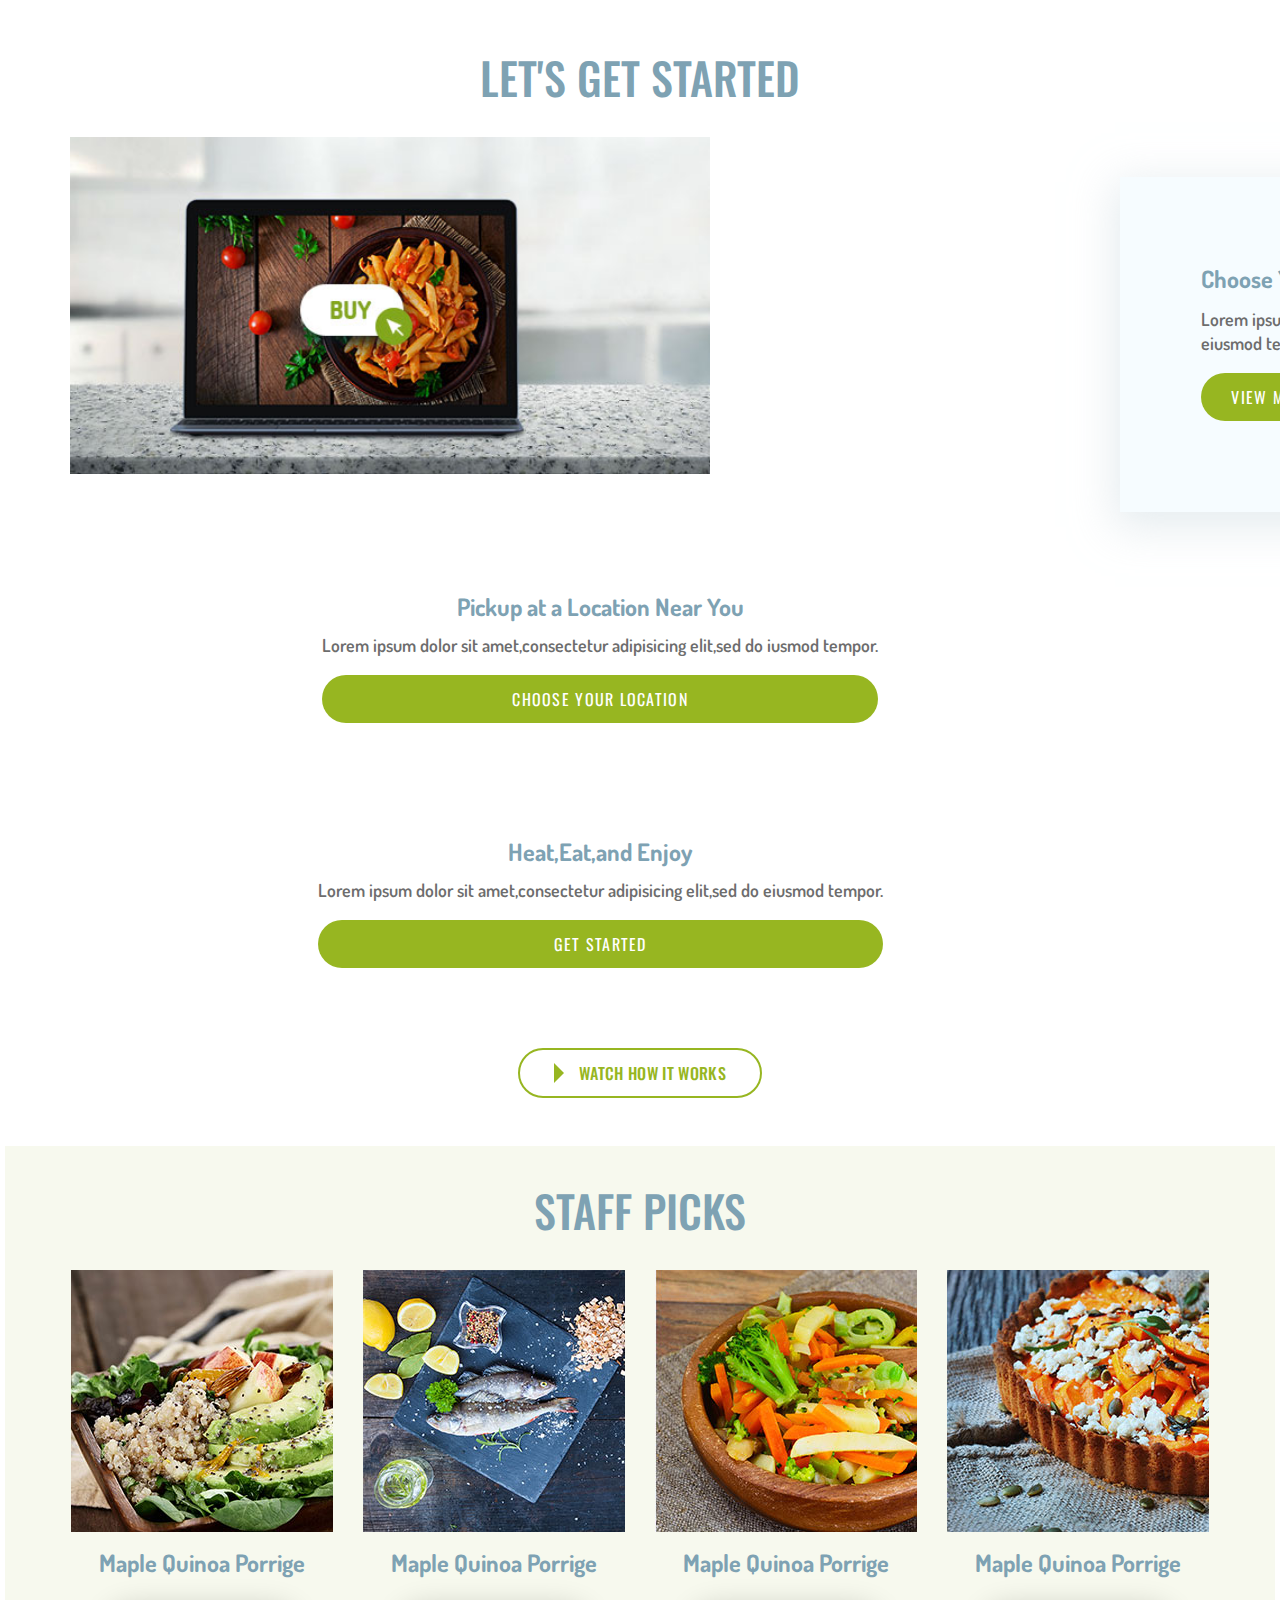
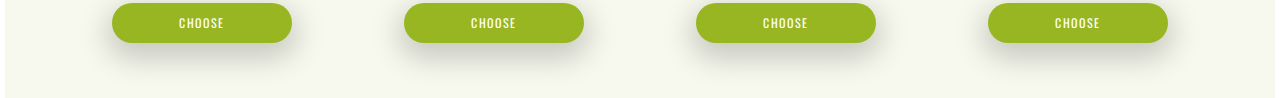
==== Homework3/Homework3.html @ f39c4dfb "Georgi" ====
<!DOCTYPE html>
<html lang="en">
<head>
	<title>homework3</title>
	<meta charset="utf-8">
	<meta name="viewport" content="width=device-width, initial-scale=1">
	<link href="https://fonts.googleapis.com/css?family=Dosis:500,600,700" rel="stylesheet">
	<link href="https://fonts.googleapis.com/css?family=Oswald:400,500" rel="stylesheet">
	<link rel="stylesheet" type="text/css" href="homework3.css">
</head>
<body>
	<div class="wrapper">
		<div class="heading"><h1>LET'S GET STARTED</h1>
		</div>
		<div class="section">
			<div class="section-item">
				<div class="image1 style_image">
					<img src="images/grid-image-1.jpg">
				</div>
				<div class="outside">
					<div class="middle">
						<div class="card">
							<div class="maple">
								<h4>Choose Your Meals</h4>
							</div>
							<div class="p">
								<p>Lorem ipsum dolor sit amet,consectetur adipisicing elit,sed do eiusmod tempor.</p>
							</div>
							<div><a class="button" href="#">VIEW MEAL PLANS</a></div>
						</div>
					</div>
				</div>
			</div>
			<div class="section-item">
				<div class="image2 style_image">
					
				</div>
				<div class="card1">
					<div class="maple">
						<h4>Pickup at a Location Near You</h4>
					</div>
					<div class="p">
						<p>Lorem ipsum dolor sit amet,consectetur adipisicing elit,sed do iusmod tempor.</p>
					</div>
					<div><a class="button" href="#">CHOOSE YOUR LOCATION</a></div>
				</div>
			</div>	
            <div class="section-item">
				<div class="image3 style_image">
					
				</div>
				<div class="card1">
					<div class="maple">
						<h4>Heat,Eat,and Enjoy</h4>
					</div>
					<div class="p">
						<p>Lorem ipsum dolor sit amet,consectetur adipisicing elit,sed do eiusmod tempor.</p>
					</div>
					<div><a  class="button" href="#">GET STARTED</a></div>
				</div>
			</div>		
		</div>
		<div class="btn"><a class="btn-watch" href="#"><div class="triangle"></div>WATCH HOW IT WORKS</a></div>	
		<div class="staff_picks-bgd">
			<div class="heading"><h1>STAFF PICKS</h1>
			</div>
			<div class="staff_picks">
				<div class="staff_column">
					<div class="staff">
						<div class="staff_item">
							<img src="images/grid-image-5.jpg" alt="food">
							<div class="recipe">
								<span>Quinoa,Grapeseed Oil,Almond Meal,Apples,Pea Protein,Cocount milk</span>
							</div>
						</div>
						<div class="maple"><h4>Maple Quinoa Porrige</h4></div>
						<div class="btn_choose"><a class="btn_choose-link" href="#">CHOOSE</a></div> 
					</div>
					<div class="staff">
						<div class="staff_item">
							<img src="images/grid-image-4.jpg" alt="food">
							<div class="recipe">
								<span>Quinoa,Grapeseed Oil,Almond Meal,Apples,Pea Protein,Cocount milk</span>
							</div>
						</div>
						<div class="maple"><h4>Maple Quinoa Porrige</h4></div>
						<div class="btn_choose"><a class="btn_choose-link" href="#">CHOOSE</a></div> 
					</div>
				</div>
				<div class="staff_column">
					<div class="staff">
						<div class="staff_item">
							<img src="images/grid-image-6.jpg" alt="food">
							<div class="recipe">
								<span>Quinoa,Grapeseed Oil,Almond Meal,Apples,Pea Protein,Cocount milk</span>
							</div>
						</div>
						<div class="maple"><h4>Maple Quinoa Porrige</h4></div>
						<div class="btn_choose"><a class="btn_choose-link" href="#">CHOOSE</a></div> 
					</div>
					<div class="staff">
						<div class="staff_item">
							<img src="images/grid-image-7.jpg" alt="food">
							<div class="recipe">
								<span>Quinoa,Grapeseed Oil,Almond Meal,Apples,Pea Protein,Cocount milk</span>
							</div>
						</div>
						<div class="maple"><h4>Maple Quinoa Porrige</h4></div>
						<div class="btn_choose"><a class="btn_choose-link" href="#">CHOOSE</a></div> 
					</div>
				</div>		
			</div>
		</div>
	</div>
</body>
</html>
---- Homework3/homework3.css ----
/*! normalize.css v8.0.0 | MIT License | github.com/necolas/normalize.css */

/* Document
   ========================================================================== */

/**
 * 1. Correct the line height in all browsers.
 * 2. Prevent adjustments of font size after orientation changes in iOS.
 */

html {
  line-height: 1.15; /* 1 */
  -webkit-text-size-adjust: 100%; /* 2 */
}

/* Sections
   ========================================================================== */

/**
 * Remove the margin in all browsers.
 */

body {
  margin: 0;
}

/**
 * Correct the font size and margin on `h1` elements within `section` and
 * `article` contexts in Chrome, Firefox, and Safari.
 */

h1 {
  font-size: 2em;
  margin: 0.67em 0;
}

/* Grouping content
   ========================================================================== */

/**
 * 1. Add the correct box sizing in Firefox.
 * 2. Show the overflow in Edge and IE.
 */

hr {
  box-sizing: content-box; /* 1 */
  height: 0; /* 1 */
  overflow: visible; /* 2 */
}

/**
 * 1. Correct the inheritance and scaling of font size in all browsers.
 * 2. Correct the odd `em` font sizing in all browsers.
 */

pre {
  font-family: monospace, monospace; /* 1 */
  font-size: 1em; /* 2 */
}

/* Text-level semantics
   ========================================================================== */

/**
 * Remove the gray background on active links in IE 10.
 */

a {
  background-color: transparent;
}

/**
 * 1. Remove the bottom border in Chrome 57-
 * 2. Add the correct text decoration in Chrome, Edge, IE, Opera, and Safari.
 */

abbr[title] {
  border-bottom: none; /* 1 */
  text-decoration: underline; /* 2 */
  text-decoration: underline dotted; /* 2 */
}

/**
 * Add the correct font weight in Chrome, Edge, and Safari.
 */

b,
strong {
  font-weight: bolder;
}

/**
 * 1. Correct the inheritance and scaling of font size in all browsers.
 * 2. Correct the odd `em` font sizing in all browsers.
 */

code,
kbd,
samp {
  font-family: monospace, monospace; /* 1 */
  font-size: 1em; /* 2 */
}

/**
 * Add the correct font size in all browsers.
 */

small {
  font-size: 80%;
}

/**
 * Prevent `sub` and `sup` elements from affecting the line height in
 * all browsers.
 */

sub,
sup {
  font-size: 75%;
  line-height: 0;
  position: relative;
  vertical-align: baseline;
}

sub {
  bottom: -0.25em;
}

sup {
  top: -0.5em;
}

/* Embedded content
   ========================================================================== */

/**
 * Remove the border on images inside links in IE 10.
 */

img {
  border-style: none;
}

/* Forms
   ========================================================================== */

/**
 * 1. Change the font styles in all browsers.
 * 2. Remove the margin in Firefox and Safari.
 */

button,
input,
optgroup,
select,
textarea {
  font-family: inherit; /* 1 */
  font-size: 100%; /* 1 */
  line-height: 1.15; /* 1 */
  margin: 0; /* 2 */
}

/**
 * Show the overflow in IE.
 * 1. Show the overflow in Edge.
 */

button,
input { /* 1 */
  overflow: visible;
}

/**
 * Remove the inheritance of text transform in Edge, Firefox, and IE.
 * 1. Remove the inheritance of text transform in Firefox.
 */

button,
select { /* 1 */
  text-transform: none;
}

/**
 * Correct the inability to style clickable types in iOS and Safari.
 */

button,
[type="button"],
[type="reset"],
[type="submit"] {
  -webkit-appearance: button;
}

/**
 * Remove the inner border and padding in Firefox.
 */

button::-moz-focus-inner,
[type="button"]::-moz-focus-inner,
[type="reset"]::-moz-focus-inner,
[type="submit"]::-moz-focus-inner {
  border-style: none;
  padding: 0;
}

/**
 * Restore the focus styles unset by the previous rule.
 */

button:-moz-focusring,
[type="button"]:-moz-focusring,
[type="reset"]:-moz-focusring,
[type="submit"]:-moz-focusring {
  outline: 1px dotted ButtonText;
}

/**
 * Correct the padding in Firefox.
 */

fieldset {
  padding: 0.35em 0.75em 0.625em;
}

/**
 * 1. Correct the text wrapping in Edge and IE.
 * 2. Correct the color inheritance from `fieldset` elements in IE.
 * 3. Remove the padding so developers are not caught out when they zero out
 *    `fieldset` elements in all browsers.
 */

legend {
  box-sizing: border-box; /* 1 */
  color: inherit; /* 2 */
  display: table; /* 1 */
  max-width: 100%; /* 1 */
  padding: 0; /* 3 */
  white-space: normal; /* 1 */
}

/**
 * Add the correct vertical alignment in Chrome, Firefox, and Opera.
 */

progress {
  vertical-align: baseline;
}

/**
 * Remove the default vertical scrollbar in IE 10+.
 */

textarea {
  overflow: auto;
}

/**
 * 1. Add the correct box sizing in IE 10.
 * 2. Remove the padding in IE 10.
 */

[type="checkbox"],
[type="radio"] {
  box-sizing: border-box; /* 1 */
  padding: 0; /* 2 */
}

/**
 * Correct the cursor style of increment and decrement buttons in Chrome.
 */

[type="number"]::-webkit-inner-spin-button,
[type="number"]::-webkit-outer-spin-button {
  height: auto;
}

/**
 * 1. Correct the odd appearance in Chrome and Safari.
 * 2. Correct the outline style in Safari.
 */

[type="search"] {
  -webkit-appearance: textfield; /* 1 */
  outline-offset: -2px; /* 2 */
}

/**
 * Remove the inner padding in Chrome and Safari on macOS.
 */

[type="search"]::-webkit-search-decoration {
  -webkit-appearance: none;
}

/**
 * 1. Correct the inability to style clickable types in iOS and Safari.
 * 2. Change font properties to `inherit` in Safari.
 */

::-webkit-file-upload-button {
  -webkit-appearance: button; /* 1 */
  font: inherit; /* 2 */
}

/* Interactive
   ========================================================================== */

/*
 * Add the correct display in Edge, IE 10+, and Firefox.
 */

details {
  display: block;
}

/*
 * Add the correct display in all browsers.
 */

summary {
  display: list-item;
}

/* Misc
   ========================================================================== */

/**
 * Add the correct display in IE 10+.
 */

template {
  display: none;
}

/**
 * Add the correct display in IE 10.
 */

[hidden] {
  display: none;
}
body{
	box-sizing: border-box;
}
.wrapper{
	max-width: 1300px;
	margin: 13px auto 0;
	padding: 0 5px;
}
.p{ 
	position: relative;
	color: #6d6d6d;
	font-family: 'Dosis',sans-serif;
	font-weight: 600;
	font-size: 18px;
	line-height: 24px;
	margin-top: -1.2%;
	
}
h1{
	color:#7ea2b3;
	font-family: 'Oswald',sans-serif;
	font-weight: 500;
	font-size: 44px;
	line-height: 50px;
	text-align: center;
	margin:0;
}
h4{
	margin: 0;
}
.heading{
	padding-top: 40px;
	padding-bottom: 19px;
}
.maple{
	
	color:#7ea2b3;
	font-family: 'Dosis',sans-serif;
	font-weight: 700;
	font-size: 24px;
	line-height: 30px;
	text-align: center;
	margin-top: 6%;
}
.recipe{
	font-family: 'Dosis',sans-serif;
	font-weight: 500;
	font-size: 18px;
	line-height: 35px;
}
.section{
    max-width: 1140px;
    margin: 15px auto 0;
  
    
}
.section-item{
	display: flex;
	justify-content: center;
	margin-bottom: 80px;
}


	
.outside{
	width: 100%;


}
.middle{
	position: relative;
	width: 100%;
	padding-bottom: 50%;

}
.card{
	position: absolute;
	display: flex;
	max-width: 490px;
    width: 100%;
	height: 100%;
	flex-direction: column;
	justify-content: center;
	align-items: flex-start;
	background-color: #f6fcff;
	padding-right: 14%;
	padding-left: 14%;
	padding-bottom: 6.8%;
	padding-top:1%; 
	z-index: 2;
	top: 40px;
	left: 490px;
	box-shadow: 0px 10px 40px 5px  rgba(211,223,229,0.6);
	
}

.image1 img{
   
	width: 50vw;

  
 }
.image2{
	background-image: url(images/grid-image-2.jpg);
    background-repeat: no-repeat;
}
.image3{
	background-image: url(images/grid-image-3.jpg);
    background-repeat: no-repeat;
}
.style_image{
	
	
	
	z-index: 1;
	margin-right: -7%;




}
.button{
	position: relative;
	color: #fff;
    font-family: 'Oswald',sans-serif;
    font-size: 1em; 
    line-height: 1.125em;
    font-weight: 400;
    letter-spacing: 0.08em;
	text-decoration: none;
	display: flex;
	justify-content: center;
	align-items: center;
	height: 3em;
	border-radius: 25px;
	background-color: #97b621;
	padding: 0 30px;

}
.btn{
	display: block;
	margin: auto;
}
.triangle{
	display: block;
	width: 0;
	height: 0;
	border-top: 10px solid transparent;
	border-left: 10px solid #97b621;
	border-bottom: 10px solid transparent;
	margin-right: 15px;
}
.btn-watch{
	display:flex;
	justify-content: center;
	align-items: center;
	font-family: 'Oswald',sans-serif;
	color: #97b621;
    font-size: 16px; 
    line-height: 18px;
    font-weight: 500;
    letter-spacing: 0.02em;
	text-decoration: none;
	padding: 13px 0px;
	width: 240px;
	border: 2px solid #97b621;
	border-radius: 25px;
	background-color: #fff;
	margin:auto;
}
.staff_picks-bgd{
	display: flex;
	flex-direction: column;
    background-color: #f7f9ee;
	margin-top: 48px;
}
.staff_picks{
    display: flex;
	justify-content: center;
	flex-wrap: wrap;
    margin: auto;
}
.staff_column{
	display: flex;
	justify-content: space-around;
	flex-direction: row;
	margin: 0;
	padding: 0;
}
.staff{
	width:262px;
	margin-bottom: 40px; 
	padding: 15px;
}
.staff_item{
	position: relative;
	width:100%;
	max-height: 262px;
	overflow: hidden;
}
.recipe{
	color: #fff;
	position: absolute;
	background-color: rgba(21,51,68,0.6);
	display: flex;
	justify-content: center;
	align-items: center;
	text-align: center;
	box-sizing: border-box;
	top:0;
	bottom:0;
	left:0;
	right: 0;
	padding: 30px;
	visibility: hidden;
}
.staff_item:hover .recipe {
	visibility: visible;
}
.btn_choose{
	margin-top: 25px;
}
.btn_choose-link{
    color: #fff;
    font-family: 'Oswald',sans-serif;
    font-size: 12px; 
    line-height: 18px;
    font-weight: 400;
    letter-spacing: 0.14em;
	text-decoration: none;
	display: flex;
	justify-content: center;
	align-items: center;
	width: 180px;
	height: 40px;
	border-radius: 20px;
	background-color: #97b621;
	box-shadow: 0 10px 30px 5px rgba(0,0,0,0.2);
    margin: auto;
}

@media screen and (max-width: 767px) {
	.wrapper{
		width:100%;
		margin: 50px auto 0;
	}
	.section{
		
	    width: 90%;
	    margin: 50px auto 0;
	}
    .section-item{
	    max-width: 680px;
		margin-bottom: 80px; 
	}
	.style_image{

		float:none;
		width: 100%;
	}
	.staff_column{
		display: flex;
		flex-direction: column;
		margin: 0 8px;
	}
	
}
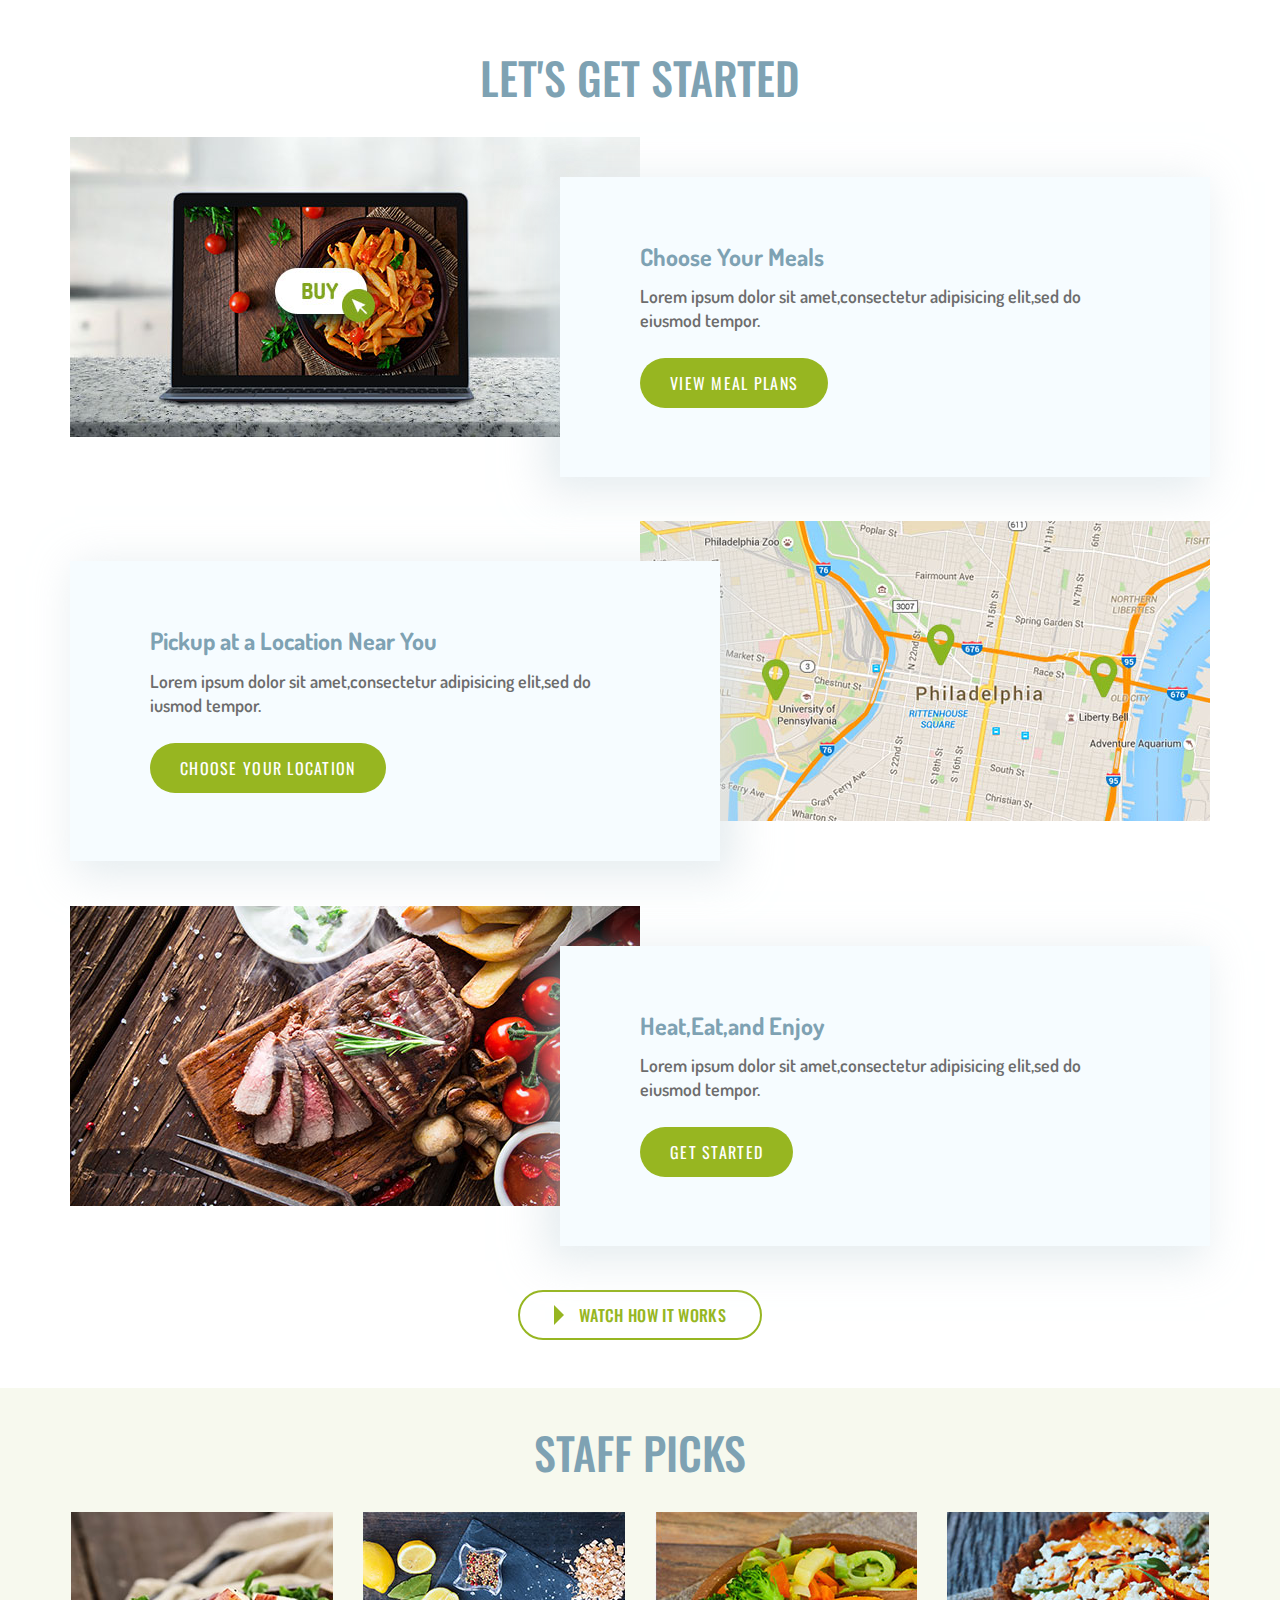
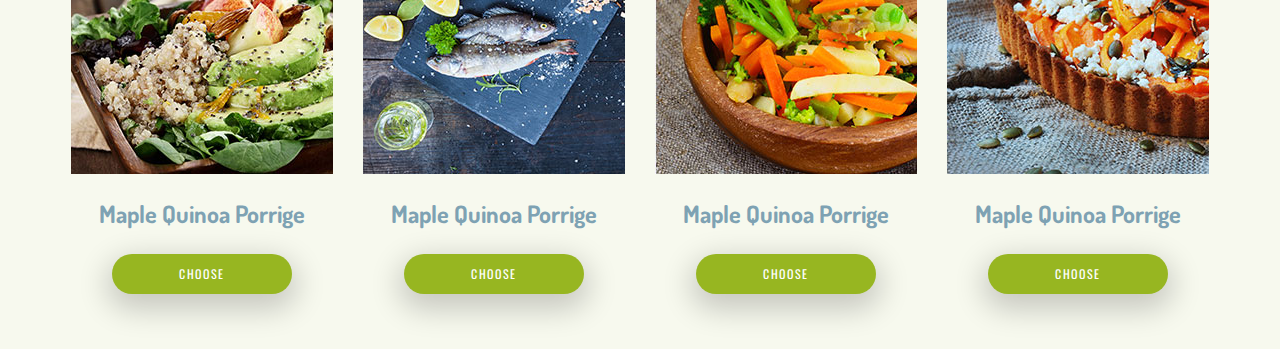
==== commit ec73949b: "modul" ====
--- a/Homework3/Homework3.html
+++ b/Homework3/Homework3.html
@@ -17,47 +17,49 @@
 				<div class="image1 style_image">
 					<img src="images/grid-image-1.jpg">
 				</div>
-				<div class="outside">
-					<div class="middle">
-						<div class="card">
-							<div class="maple">
-								<h4>Choose Your Meals</h4>
-							</div>
-							<div class="p">
-								<p>Lorem ipsum dolor sit amet,consectetur adipisicing elit,sed do eiusmod tempor.</p>
-							</div>
-							<div><a class="button" href="#">VIEW MEAL PLANS</a></div>
+				<div class="card_wrapper">
+					<div class="card card_right">
+						<div class="maple">
+							<h4>Choose Your Meals</h4>
 						</div>
+						<div class="p">
+							<p>Lorem ipsum dolor sit amet,consectetur adipisicing elit,sed do eiusmod tempor.</p>
+						</div>
+						<div><a class="button" href="#">VIEW MEAL PLANS</a></div>
 					</div>
 				</div>
 			</div>
 			<div class="section-item">
 				<div class="image2 style_image">
-					
+					<img src="images/grid-image-2.jpg">
 				</div>
-				<div class="card1">
-					<div class="maple">
-						<h4>Pickup at a Location Near You</h4>
+				<div class="card_wrapper">
+				    <div class="card card_left">
+						<div class="maple">
+							<h4>Pickup at a Location Near You</h4>
+						</div>
+						<div class="p">
+							<p>Lorem ipsum dolor sit amet,consectetur adipisicing elit,sed do iusmod tempor.</p>
+						</div>
+						<div><a class="button" href="#">CHOOSE YOUR LOCATION</a></div>
 					</div>
-					<div class="p">
-						<p>Lorem ipsum dolor sit amet,consectetur adipisicing elit,sed do iusmod tempor.</p>
-					</div>
-					<div><a class="button" href="#">CHOOSE YOUR LOCATION</a></div>
-				</div>
+				</div>	
 			</div>	
             <div class="section-item">
 				<div class="image3 style_image">
-					
+					<img src="images/grid-image-3.jpg">
 				</div>
-				<div class="card1">
-					<div class="maple">
-						<h4>Heat,Eat,and Enjoy</h4>
+				<div class="card_wrapper">
+	                <div class="card card_right">
+						<div class="maple">
+							<h4>Heat,Eat,and Enjoy</h4>
+						</div>
+						<div class="p">
+							<p>Lorem ipsum dolor sit amet,consectetur adipisicing elit,sed do eiusmod tempor.</p>
+						</div>
+						<div><a  class="button" href="#">GET STARTED</a></div>
 					</div>
-					<div class="p">
-						<p>Lorem ipsum dolor sit amet,consectetur adipisicing elit,sed do eiusmod tempor.</p>
-					</div>
-					<div><a  class="button" href="#">GET STARTED</a></div>
-				</div>
+				</div>	
 			</div>		
 		</div>
 		<div class="btn"><a class="btn-watch" href="#"><div class="triangle"></div>WATCH HOW IT WORKS</a></div>	
--- a/Homework3/homework3.css
+++ b/Homework3/homework3.css
@@ -339,16 +339,12 @@
 [hidden] {
   display: none;
 }
-body{
-	box-sizing: border-box;
-}
+
 .wrapper{
-	max-width: 1300px;
 	margin: 13px auto 0;
-	padding: 0 5px;
 }
 .p{ 
-	position: relative;
+
 	color: #6d6d6d;
 	font-family: 'Dosis',sans-serif;
 	font-weight: 600;
@@ -372,6 +368,7 @@
 .heading{
 	padding-top: 40px;
 	padding-bottom: 19px;
+	margin: auto;
 }
 .maple{
 	
@@ -381,7 +378,7 @@
 	font-size: 24px;
 	line-height: 30px;
 	text-align: center;
-	margin-top: 6%;
+	margin-top: 25px;
 }
 .recipe{
 	font-family: 'Dosis',sans-serif;
@@ -390,75 +387,50 @@
 	line-height: 35px;
 }
 .section{
+	display: flex;
+	flex-direction: column;
     max-width: 1140px;
     margin: 15px auto 0;
   
     
 }
 .section-item{
-	display: flex;
-	justify-content: center;
-	margin-bottom: 80px;
-}
-
-
-	
-.outside{
-	width: 100%;
-
-
-}
-.middle{
+    display: flex;
+    margin-bottom:80px;
+}
+.card{
 	position: relative;
-	width: 100%;
-	padding-bottom: 50%;
-
-}
-.card{
-	position: absolute;
-	display: flex;
-	max-width: 490px;
-    width: 100%;
-	height: 100%;
+	box-sizing: border-box;
+	width: 650px;
+	height: 300px;
+	display: flex;
 	flex-direction: column;
-	justify-content: center;
 	align-items: flex-start;
 	background-color: #f6fcff;
-	padding-right: 14%;
-	padding-left: 14%;
-	padding-bottom: 6.8%;
-	padding-top:1%; 
+	padding: 40px 80px;
 	z-index: 2;
 	top: 40px;
-	left: 490px;
-	box-shadow: 0px 10px 40px 5px  rgba(211,223,229,0.6);
-	
-}
-
-.image1 img{
-   
+}
+.card-wrapper{
+	flex-shrink: 1;
+}
+.section-item:nth-child(even){
+	flex-direction: row-reverse;
+}
+.card_left{
+	left: 80px;
+	box-shadow: 10px 10px 40px 5px  rgba(211,223,229,0.6);
+}
+.card_right{
+	right:80px;
+	box-shadow: -10px 10px 40px 5px  rgba(211,223,229,0.6);
+
+}
+.style_image img{
 	width: 50vw;
-
-  
- }
-.image2{
-	background-image: url(images/grid-image-2.jpg);
-    background-repeat: no-repeat;
-}
-.image3{
-	background-image: url(images/grid-image-3.jpg);
-    background-repeat: no-repeat;
-}
-.style_image{
-	
-	
-	
+	height: auto;
+	max-width: 570px;
 	z-index: 1;
-	margin-right: -7%;
-
-
-
-
 }
 .button{
 	position: relative;
@@ -472,11 +444,10 @@
 	display: flex;
 	justify-content: center;
 	align-items: center;
-	height: 3em;
 	border-radius: 25px;
 	background-color: #97b621;
-	padding: 0 30px;
-
+	padding: 1em 30px;
+	margin-top: 8px;
 }
 .btn{
 	display: block;
@@ -580,29 +551,77 @@
     margin: auto;
 }
 
-@media screen and (max-width: 767px) {
-	.wrapper{
-		width:100%;
-		margin: 50px auto 0;
-	}
-	.section{
+/*@media screen and (max-width: 960px) {
+	
+    .section-item{
+	    display: flex;
+        flex-direction: column;
+		margin: 0 10px 40px;
+		padding: 0 5px;
+    }
+    .section-item:nth-child(even){
+		flex-direction: column;
+	}
+	.card{
 		
-	    width: 90%;
-	    margin: 50px auto 0;
-	}
-    .section-item{
-	    max-width: 680px;
-		margin-bottom: 80px; 
+		margin-right: 0;
+		margin-left: 0;
+		top:0;
+		margin-top: -40px;
+		
+		padding-right: 7%;
+		padding-left: 7%;
+		padding-bottom: 8%;
+		padding-top:4%;
+
+	}
+
+.style_image {
+   
+		height: 300px;
+		width: 570px;
+		margin-left: 5%;
+	}
+
+
+
+	
+	
+
+@media screen and (max-width: 768px){
+	.card{
+		align-self: center;
+		margin-right: 0;
+		margin-left: : 0;
 	}
 	.style_image{
-
-		float:none;
-		width: 100%;
+		margin: auto;
+
+	}
+
+}
+@media screen and (max-width: 600px){
+	.style_image img{
+		width:100vw;
+		margin: auto;
 	}
 	.staff_column{
-		display: flex;
-		flex-direction: column;
-		margin: 0 8px;
-	}
+	display: flex;
+	justify-content: space-around;
+	flex-direction: column;
+	margin: 0;
+	padding: 0;
+
+	}
+	 .section-item{
+	    display: flex;
+	    justify-content: center;
+        flex-direction: column;
+        align-items: center;
+		margin: 0 10px 40px;
+		padding: 0 25px 025px;
+
 	
-}
+	}
+
+}